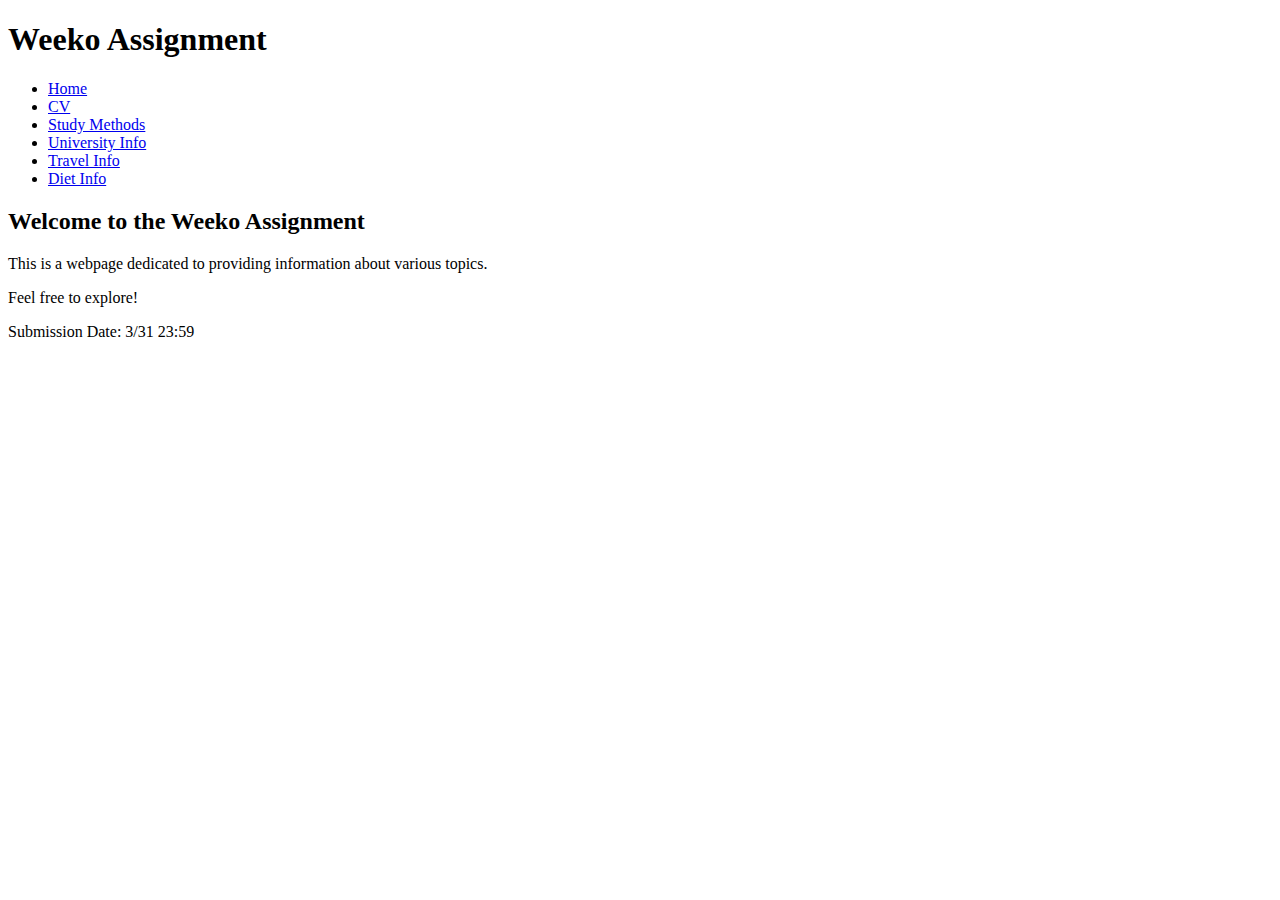
==== index.html @ 44fc5b0c "first commit" ====
<!DOCTYPE html>
<html lang="en">
  <head>
    <meta charset="UTF-8" />
    <meta name="viewport" content="width=device-width, initial-scale=1.0" />
    <title>양동석은 누구인가.</title>
  </head>
  <body>
    <header>
      <h1>Weeko Assignment</h1>
    </header>
    <nav>
      <ul>
        <li><a href="index.html">Home</a></li>
        <li><a href="cv.html">CV</a></li>
        <li><a href="study.html">Study Methods</a></li>
        <li><a href="university.html">University Info</a></li>
        <li><a href="travel.html">Travel Info</a></li>
        <li><a href="diet.html">Diet Info</a></li>
        <!-- Add more pages here -->
      </ul>
    </nav>
    <main>
      <h2>Welcome to the Weeko Assignment</h2>
      <p>
        This is a webpage dedicated to providing information about various
        topics.
      </p>
      <p>Feel free to explore!</p>
    </main>
    <footer>
      <p>Submission Date: 3/31 23:59</p>
    </footer>
  </body>
</html>
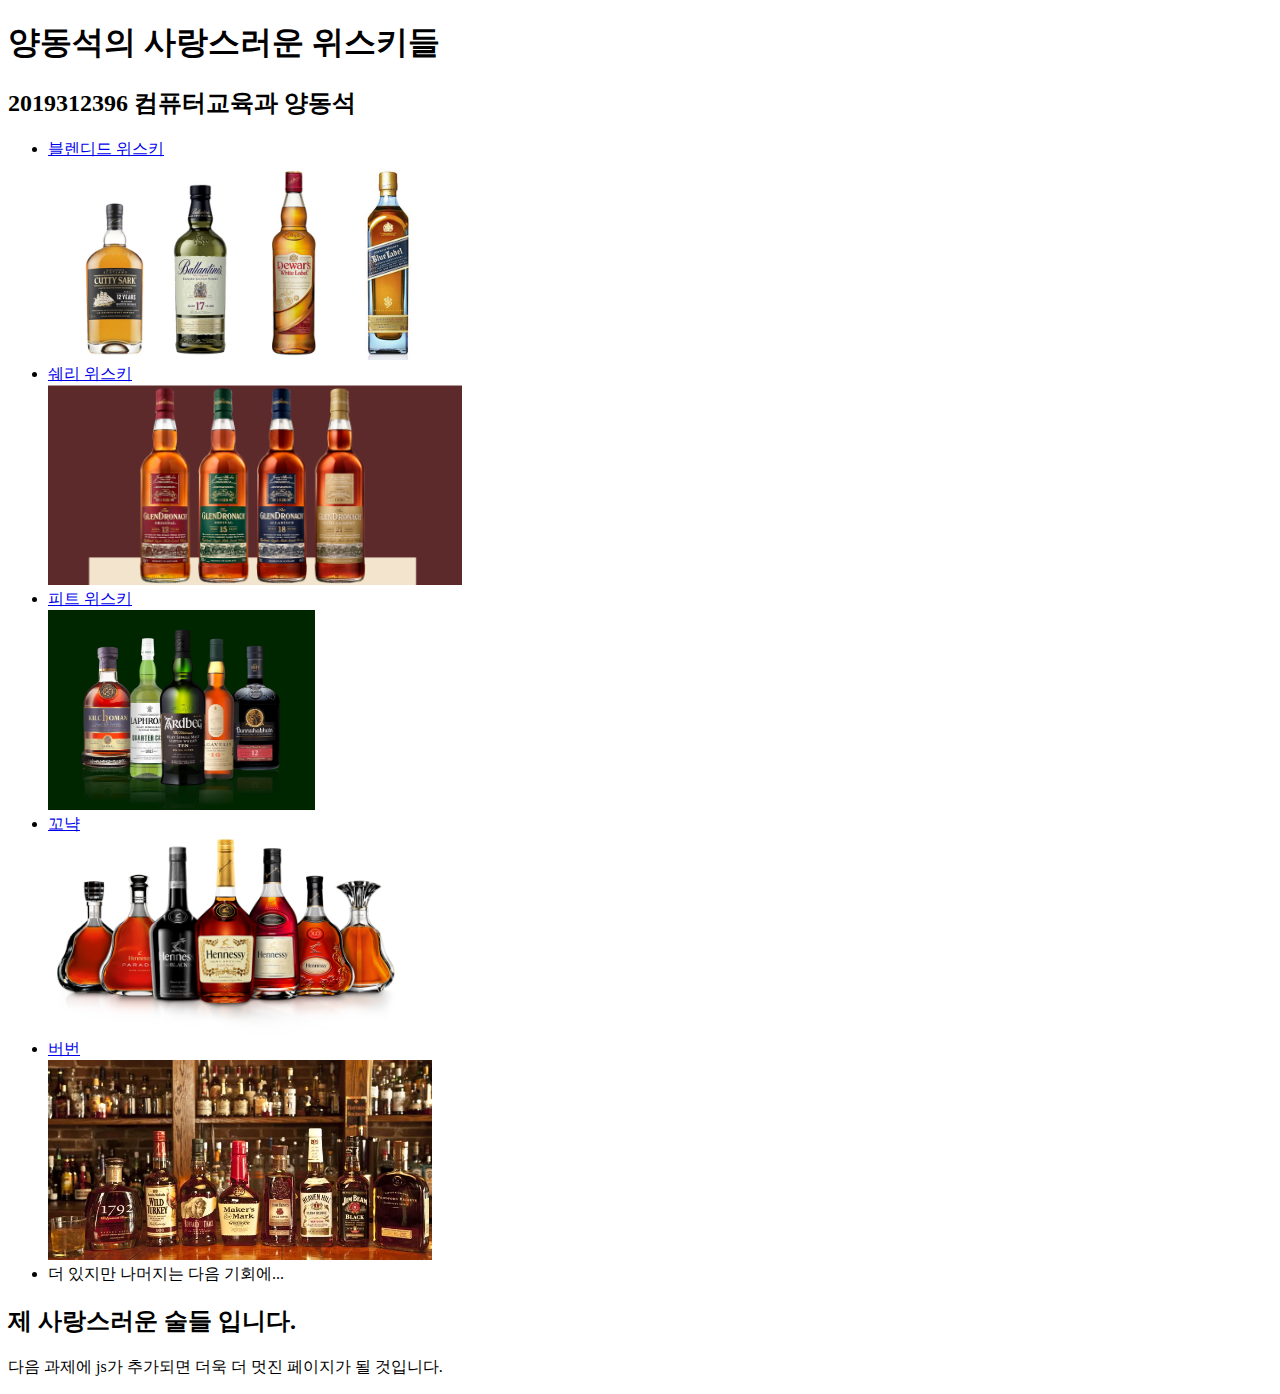
==== commit 0d949c00: "끝~" ====
--- a/index.html
+++ b/index.html
@@ -7,29 +7,65 @@
   </head>
   <body>
     <header>
-      <h1>Weeko Assignment</h1>
+      <h1>양동석의 사랑스러운 위스키들</h1>
+       <h2>2019312396 컴퓨터교육과 양동석</h2>
     </header>
+
     <nav>
       <ul>
-        <li><a href="index.html">Home</a></li>
-        <li><a href="cv.html">CV</a></li>
-        <li><a href="study.html">Study Methods</a></li>
-        <li><a href="university.html">University Info</a></li>
-        <li><a href="travel.html">Travel Info</a></li>
-        <li><a href="diet.html">Diet Info</a></li>
-        <!-- Add more pages here -->
-      </ul>
+        <li>
+          <a href="blendedWhiskey.html">
+            블렌디드 위스키
+            <br />
+            <img
+              src="thumbnails/blendedWhiskey.jpg"
+              alt="블렌디드 위스키 이미지"
+              height="200"
+            />
+          </a>
+        </li>
+        <li>
+          <a href="sherryWhiskey.html">
+            쉐리 위스키
+            <br />
+            <img
+              src="thumbnails/sherryWhiskey.jpg"
+              alt="쉐리 위스키 이미지"
+              height="200"
+            />
+          </a>
+        </li>
+        <li>
+          <a href="peatWhiskey.html">
+            피트 위스키
+            <br />
+            <img
+              src="thumbnails/peatWhiskey.jpg"
+              alt="피트 위스키 이미지"
+              height="200"
+            />
+          </a>
+        </li>
+        <li>
+          <a href="cognac.html">
+            꼬냑
+            <br />
+            <img src="thumbnails/cognac.jpg" alt="꼬냑 이미지" height="200" />
+          </a>
+        </li>
+        <li>
+          <a href="bourbon.html">
+            버번
+            <br />
+            <img src="thumbnails/bourbon.jpg" alt="버번 이미지" height="200" />
+          </a>
+        </li>
+        <li>더 있지만 나머지는 다음 기회에...</li>
     </nav>
-    <main>
-      <h2>Welcome to the Weeko Assignment</h2>
-      <p>
-        This is a webpage dedicated to providing information about various
-        topics.
-      </p>
-      <p>Feel free to explore!</p>
-    </main>
-    <footer>
-      <p>Submission Date: 3/31 23:59</p>
-    </footer>
+
+    <div>
+      <h2>제 사랑스러운 술들 입니다.</h2>
+      <p>다음 과제에 js가 추가되면 더욱 더 멋진 페이지가 될 것입니다.</p>
+    </div>
   </body>
 </html>
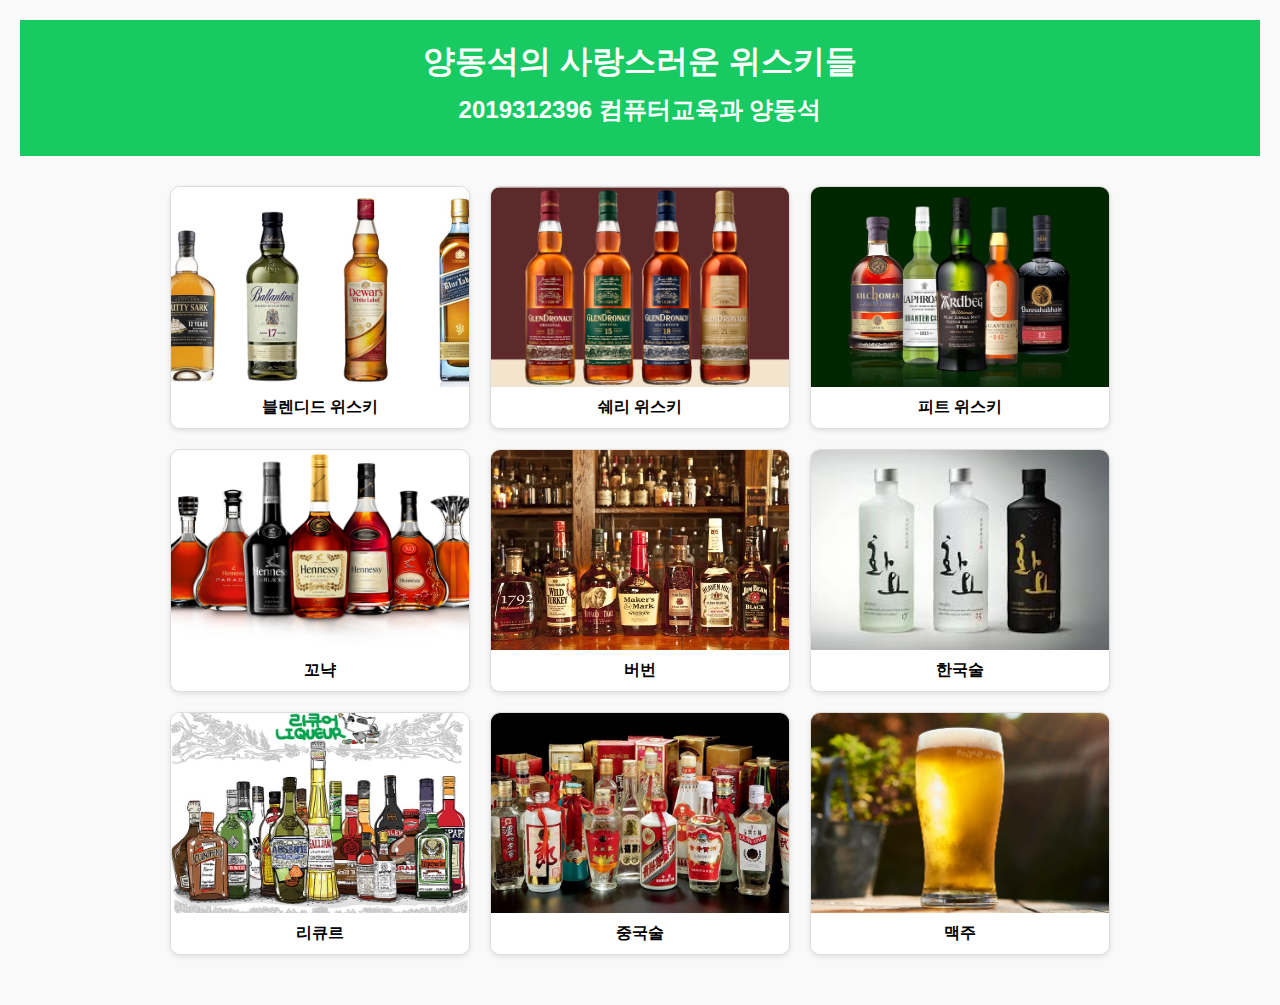
==== commit bbb94645: "웹프 반응형과 css 추가~!@! 이제 예뻐요~" ====
--- a/index.html
+++ b/index.html
@@ -4,68 +4,95 @@
     <meta charset="UTF-8" />
     <meta name="viewport" content="width=device-width, initial-scale=1.0" />
     <title>양동석은 누구인가.</title>
+    <link rel="stylesheet" href="style.css" />
   </head>
   <body>
     <header>
       <h1>양동석의 사랑스러운 위스키들</h1>
-       <h2>2019312396 컴퓨터교육과 양동석</h2>
+      <h2>2019312396 컴퓨터교육과 양동석</h2>
     </header>
 
     <nav>
       <ul>
         <li>
-          <a href="blendedWhiskey.html">
-            블렌디드 위스키
-            <br />
-            <img
-              src="thumbnails/blendedWhiskey.jpg"
-              alt="블렌디드 위스키 이미지"
-              height="200"
-            />
+          <a href="blendedWhiskey.html" class="whiskey-link">
+            <div class="image-container">
+              <img
+                src="thumbnails/blendedWhiskey.jpg"
+                alt="블렌디드 위스키 이미지"
+              />
+            </div>
+            <span>블렌디드 위스키</span>
           </a>
         </li>
         <li>
-          <a href="sherryWhiskey.html">
-            쉐리 위스키
-            <br />
-            <img
-              src="thumbnails/sherryWhiskey.jpg"
-              alt="쉐리 위스키 이미지"
-              height="200"
-            />
+          <a href="sherryWhiskey.html" class="whiskey-link">
+            <div class="image-container">
+              <img
+                src="thumbnails/sherryWhiskey.jpg"
+                alt="쉐리 위스키 이미지"
+              />
+            </div>
+            <span>쉐리 위스키</span>
           </a>
         </li>
         <li>
-          <a href="peatWhiskey.html">
-            피트 위스키
-            <br />
-            <img
-              src="thumbnails/peatWhiskey.jpg"
-              alt="피트 위스키 이미지"
-              height="200"
-            />
+          <a href="peatWhiskey.html" class="whiskey-link">
+            <div class="image-container">
+              <img src="thumbnails/peatWhiskey.jpg" alt="피트 위스키 이미지" />
+            </div>
+            <span>피트 위스키</span>
           </a>
         </li>
         <li>
-          <a href="cognac.html">
-            꼬냑
-            <br />
-            <img src="thumbnails/cognac.jpg" alt="꼬냑 이미지" height="200" />
+          <a href="cognac.html" class="whiskey-link">
+            <div class="image-container">
+              <img src="thumbnails/cognac.jpg" alt="꼬냑 이미지" />
+            </div>
+            <span>꼬냑</span>
           </a>
         </li>
         <li>
-          <a href="bourbon.html">
-            버번
-            <br />
-            <img src="thumbnails/bourbon.jpg" alt="버번 이미지" height="200" />
+          <a href="bourbon.html" class="whiskey-link">
+            <div class="image-container">
+              <img src="thumbnails/bourbon.jpg" alt="버번 이미지" />
+            </div>
+            <span>버번</span>
           </a>
         </li>
-        <li>더 있지만 나머지는 다음 기회에...</li>
+        <li>
+          <a href="koreanLiquor.html" class="whiskey-link">
+            <div class="image-container">
+              <img src="thumbnails/koreanLiquor.jpg" alt="한국술 이미지" />
+            </div>
+            <span>한국술</span>
+          </a>
+        </li>
+        <li>
+          <a href="liqueur.html" class="whiskey-link">
+            <div class="image-container">
+              <img src="thumbnails/liqueur.jpg" alt="리큐르 이미지" />
+            </div>
+            <span>리큐르</span>
+          </a>
+        </li>
+        <li>
+          <a href="chineseLiquor.html" class="whiskey-link">
+            <div class="image-container">
+              <img src="thumbnails/chineseLiquor.jpg" alt="중국술 이미지" />
+            </div>
+            <span>중국술</span>
+          </a>
+        </li>
+        <li>
+          <a href="beer.html" class="whiskey-link">
+            <div class="image-container">
+              <img src="thumbnails/beer.jpg" alt="맥주 이미지" />
+            </div>
+            <span>맥주</span>
+          </a>
+        </li>
+      </ul>
     </nav>
-
-    <div>
-      <h2>제 사랑스러운 술들 입니다.</h2>
-      <p>다음 과제에 js가 추가되면 더욱 더 멋진 페이지가 될 것입니다.</p>
-    </div>
   </body>
 </html>
--- a/style.css
+++ b/style.css
@@ -0,0 +1,79 @@
+* {
+  margin: 0;
+  padding: 0;
+  box-sizing: border-box;
+}
+
+body {
+  font-family: "Roboto", sans-serif;
+  background-color: #f9f9f9;
+  color: #333;
+  padding: 20px;
+}
+
+header {
+  background-color: #18ca62;
+  color: #fff;
+  padding: 20px;
+  text-align: center;
+}
+
+h1,
+h2 {
+  margin-bottom: 10px;
+}
+
+nav ul {
+  list-style: none;
+  display: flex;
+  flex-wrap: wrap;
+  justify-content: center;
+  padding: 20px;
+}
+
+nav li {
+  margin: 10px;
+  width: 300px;
+}
+
+nav a {
+  text-decoration: none;
+  color: black;
+  display: block;
+  border: 1px solid #ddd;
+  background-color: #fff;
+  box-shadow: 0 2px 5px rgba(0, 0, 0, 0.1);
+  border-radius: 10px;
+  overflow: hidden;
+}
+
+.image-container {
+  width: 100%;
+  height: 200px;
+  overflow: hidden;
+}
+
+.image-container img {
+  width: 100%;
+  height: 100%;
+  object-fit: cover;
+  transition: transform 0.3s ease;
+}
+
+nav a:hover img {
+  transform: scale(1.1);
+}
+
+span {
+  display: block;
+  padding: 10px;
+  background-color: #fff;
+  text-align: center;
+  font-weight: bold;
+}
+
+@media (max-width: 768px) {
+  nav ul {
+    justify-content: flex-start;
+  }
+}
